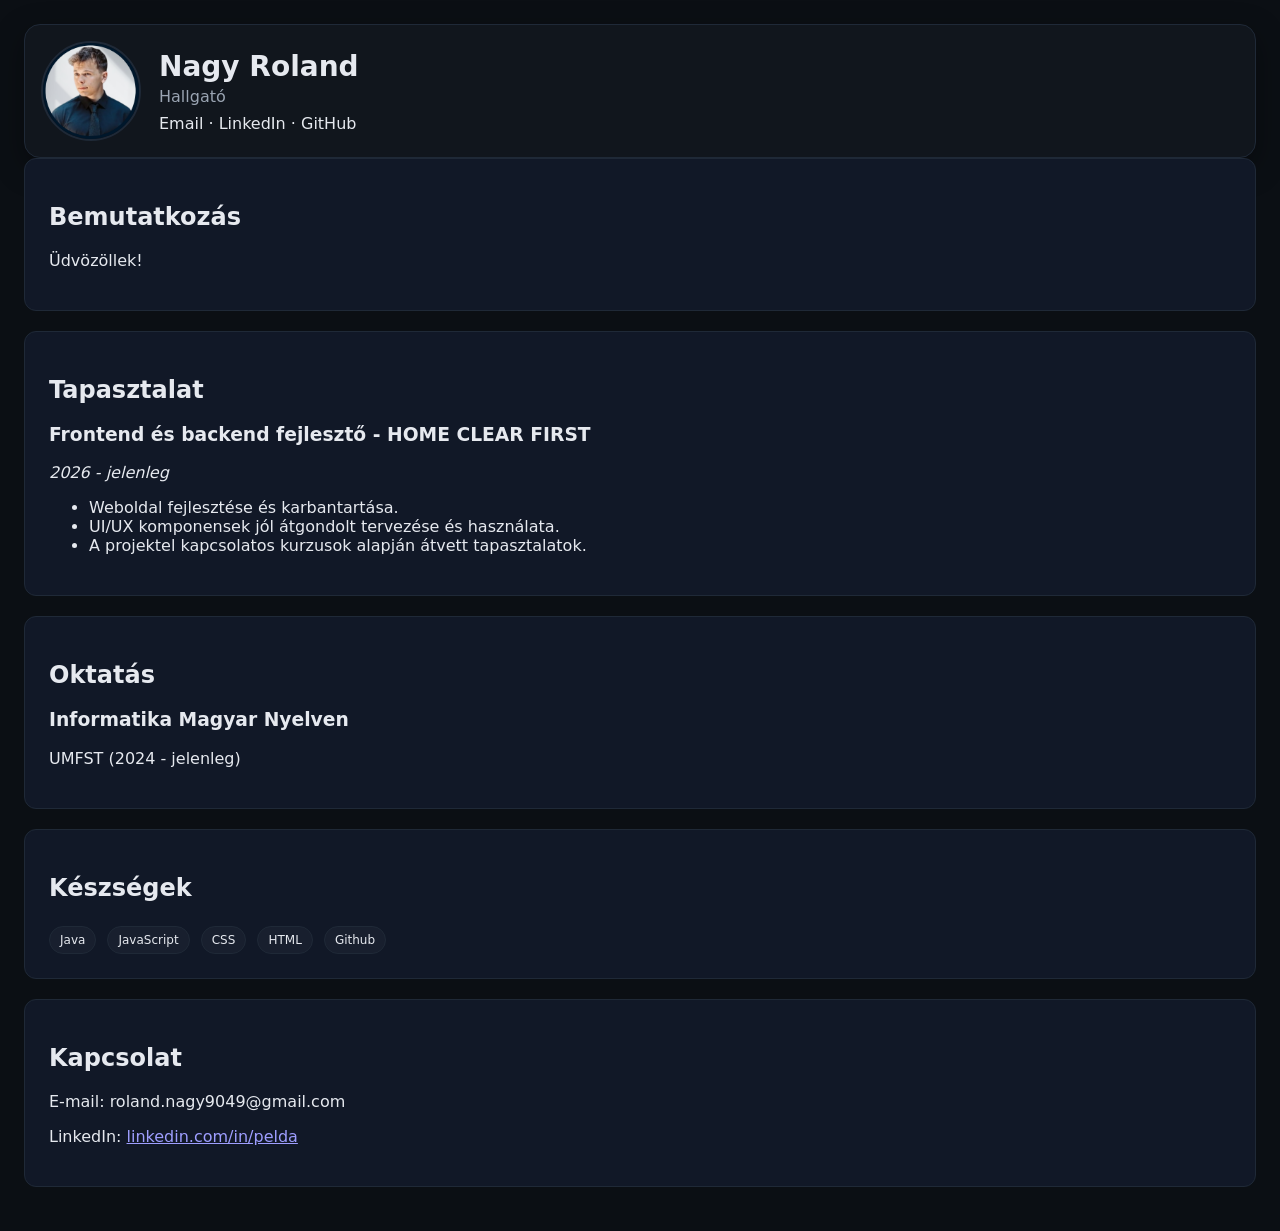
==== index.html @ a97be2af "Rename portfolio.html to index.html" ====
<!DOCTYPE html>
<html lang="hu">
<head>
  <meta charset="utf-8">
  <meta name="viewport" content="width=device-width, initial-scale=1">
  <title>Nagy Roland - Portfólió / CV</title>
  <meta name="description" content="Nagy Roland személyes portfóliója és szakmai önéletrajza. Pozíció és szakterület bemutatása.">
  <meta name="color-scheme" content="dark">
  <style>
    body{background:#0b0f14;color:#e6e9ef;font-family:system-ui, -apple-system, Segoe UI, Roboto, Arial;margin:0;padding:24px}
  </style>
  <link rel="stylesheet" href="style.css">
</head>
<body>
  <main id="app">
    <section class="profile-card">
    <img class="avatar" src="profile.png" alt="Profilkép" />
    <div class="meta">
    <h1 class="name">Nagy Roland</h1>
    <p class="role">Hallgató</p>
        <div class="links">
            <a href="roland.nagy9049@gmail.com" target="_blank" rel="noopener">Email</a> ·
            <a href="https://www.linkedin.com/in/roland-nagy-a68b22409" target="_blank" rel="noopener">LinkedIn</a> ·
            <a href="https://github.com/Nagy-Roland" target="_blank" rel="noopener">GitHub</a>
        </div>
    </div>
    </section>

  <section class="card">
    <h2>Bemutatkozás</h2>
    <p>Üdvözöllek!</p>
  </section>

  <section class="card">
    <h2>Tapasztalat</h2>
    
    <div>
      <h3>Frontend és backend fejlesztő - HOME CLEAR FIRST</h3>
      <p><em>2026 - jelenleg</em></p>
      <ul>
        <li>Weboldal fejlesztése és karbantartása.</li>
        <li>UI/UX komponensek jól átgondolt tervezése és használata.</li>
        <li>A projektel kapcsolatos kurzusok alapján átvett tapasztalatok.</li>
      </ul>
    </div>
  </section>

  <section class="card">
    <h2>Oktatás</h2>
    <h3>Informatika Magyar Nyelven</h3>
    <p>UMFST (2024 - jelenleg)</p>
  </section>

  <section class="card">
    <h2>Készségek</h2>
    <div>
      <span class="chip">Java</span>
      <span class="chip">JavaScript</span>
      <span class="chip">CSS</span>
      <span class="chip">HTML</span>
      <span class="chip">Github</span>
    </div>
  </section>

  <section class="card">
    <h2>Kapcsolat</h2>
    <p>E-mail: roland.nagy9049@gmail.com</p>
    <p>LinkedIn: <a href="https://www.linkedin.com/in/roland-nagy-a68b22409" target="_blank" rel="noopener">linkedin.com/in/pelda</a></p>
  </section>
  </main>
</body>
</html>
---- style.css ----
.profile-card{display:flex;gap:18px;align-items:center;background:#11161d;border:1px solid #1f2937;border-radius:16px;padding:16px;box-shadow:0 10px 30px rgba(0,0,0,.35)}
.profile-card .avatar{width:96px;height:96px;border-radius:50%;object-fit:cover;border:2px solid #1f2937}
.profile-card .name{margin:0;font-size:28px}
.profile-card .role{margin:4px 0 8px;color:#9aa4b2}
.profile-card .links a{color:#e6e9ef;text-decoration:none}
.profile-card .links a:hover{text-decoration:underline}

.chip{display:inline-block;margin:4px 6px 0 0;padding:6px 10px;border:1px solid #1f2937;border-radius:999px;background:rgba(255,255,255,.03);font-size:12px}

.card {
    background-color: #111827;
    border-radius: 12px;
    padding: 24px;
    margin-bottom: 20px;
    border: 1px solid #1f2937;
}
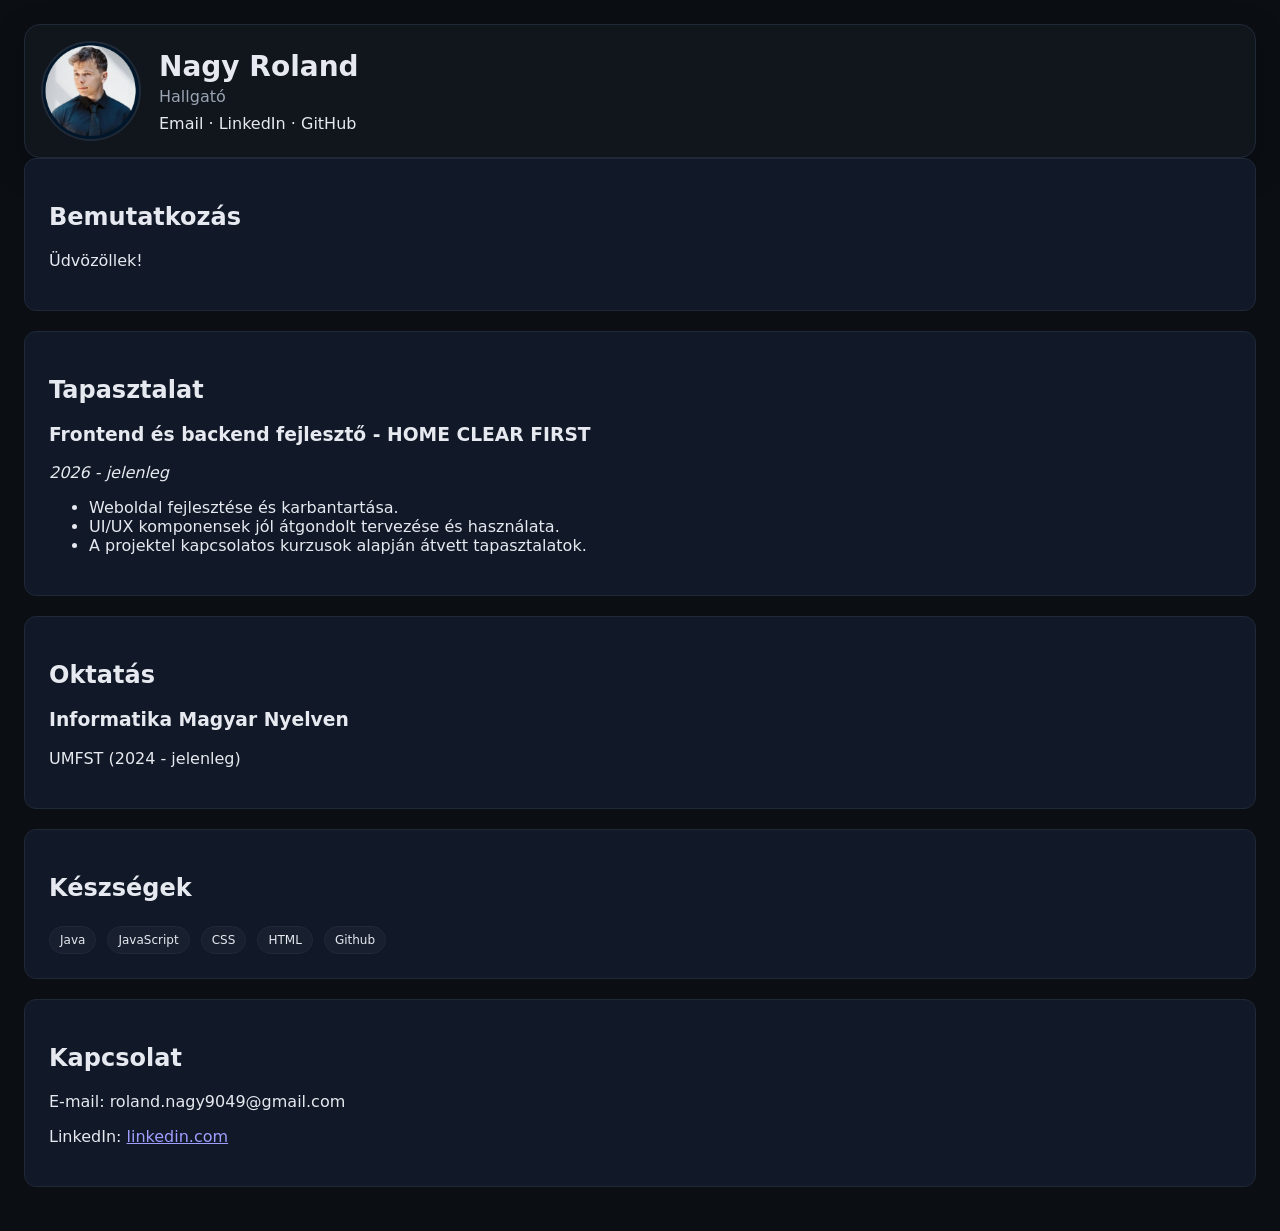
==== commit ee6ea320: "Fix HTML formatting and structure" ====
--- a/index.html
+++ b/index.html
@@ -65,7 +65,7 @@
   <section class="card">
     <h2>Kapcsolat</h2>
     <p>E-mail: roland.nagy9049@gmail.com</p>
-    <p>LinkedIn: <a href="https://www.linkedin.com/in/roland-nagy-a68b22409" target="_blank" rel="noopener">linkedin.com/in/pelda</a></p>
+    <p>LinkedIn: <a href="https://www.linkedin.com/in/roland-nagy-a68b22409" target="_blank" rel="noopener">linkedin.com</a></p>
   </section>
   </main>
 </body>
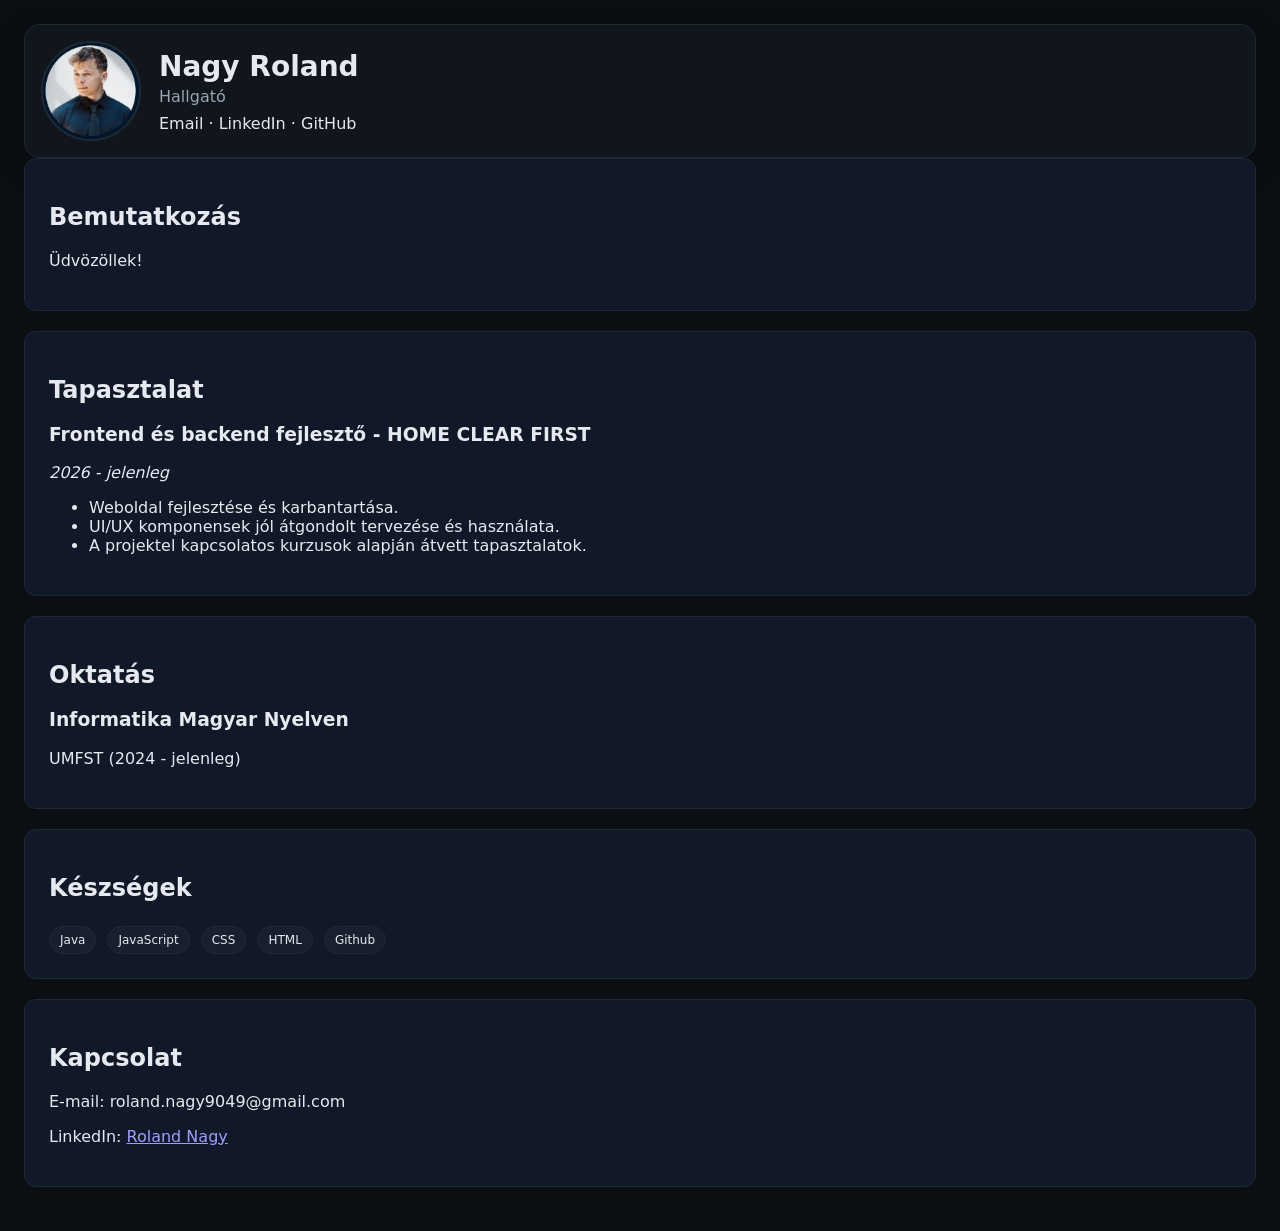
==== commit 6a3ac535: "Fix HTML formatting and update contact details" ====
--- a/index.html
+++ b/index.html
@@ -19,7 +19,7 @@
     <h1 class="name">Nagy Roland</h1>
     <p class="role">Hallgató</p>
         <div class="links">
-            <a href="roland.nagy9049@gmail.com" target="_blank" rel="noopener">Email</a> ·
+            <a href="mailto:roland.nagy9049@gmail.com">Email</a> ·
             <a href="https://www.linkedin.com/in/roland-nagy-a68b22409" target="_blank" rel="noopener">LinkedIn</a> ·
             <a href="https://github.com/Nagy-Roland" target="_blank" rel="noopener">GitHub</a>
         </div>
@@ -65,7 +65,7 @@
   <section class="card">
     <h2>Kapcsolat</h2>
     <p>E-mail: roland.nagy9049@gmail.com</p>
-    <p>LinkedIn: <a href="https://www.linkedin.com/in/roland-nagy-a68b22409" target="_blank" rel="noopener">linkedin.com</a></p>
+    <p>LinkedIn: <a href="https://www.linkedin.com/in/roland-nagy-a68b22409" target="_blank" rel="noopener">Roland Nagy</a></p>
   </section>
   </main>
 </body>
